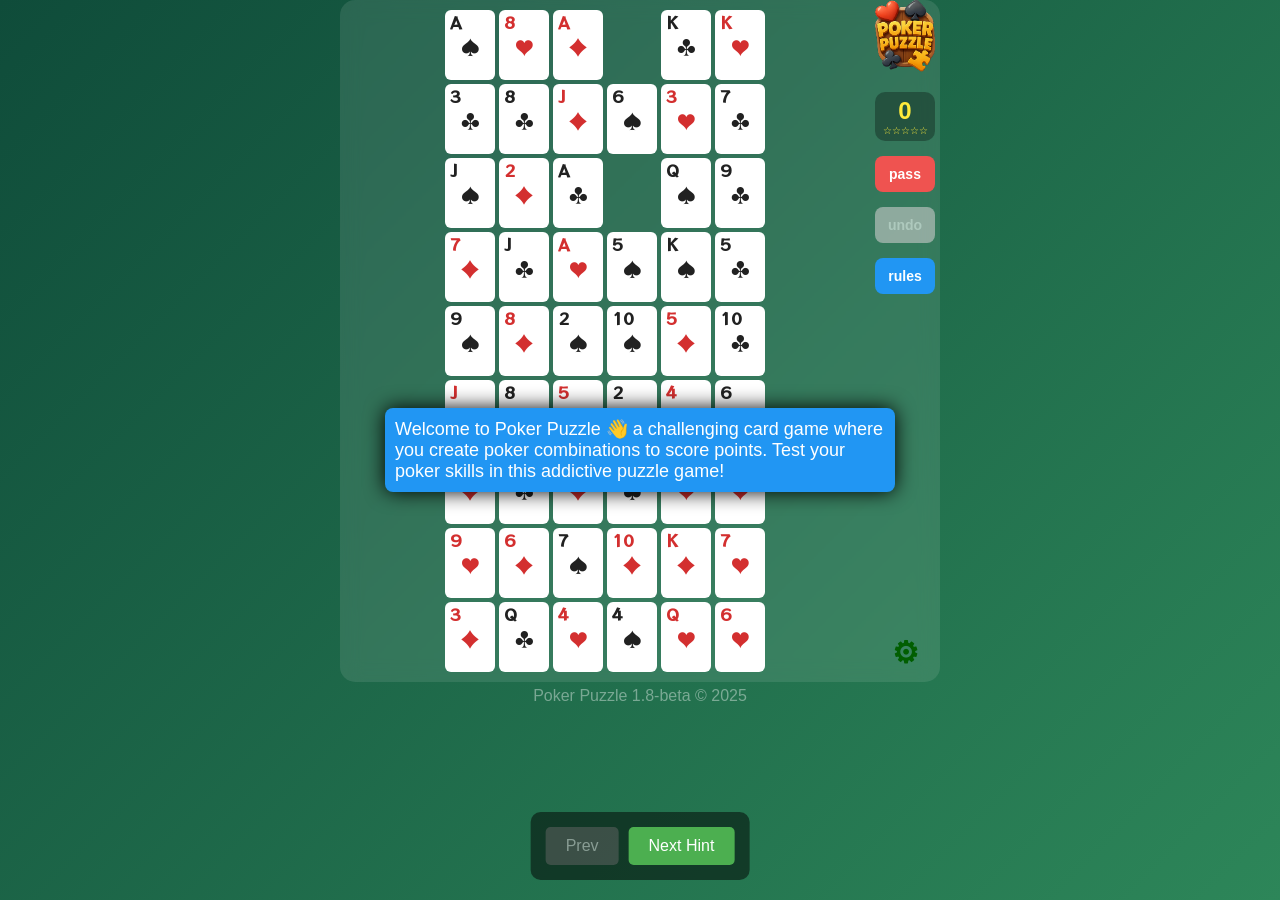
==== index.html @ 12830ce3 "[RC] card design" ====
<!DOCTYPE html>
<html>
<head>
    <meta charset="UTF-8">
    <meta name="viewport" content="width=device-width, initial-scale=1.0">
    <title>Poker Puzzle</title>
    <meta name="description" content="Play Poker Puzzle - a challenging card game where you create poker combinations to score points. Test your poker skills in this addictive puzzle game!">
    <meta name="author" content="Alexey Sumin">
    <meta property="og:title" content="Poker Puzzle - Challenge Your Poker Skills">
    <meta property="og:description" content="Play Poker Puzzle - a challenging card game where you create poker combinations to score points. Test your poker skills in this addictive puzzle game!">
    <meta property="og:type" content="website">
    <meta property="og:url" content="https://poker-puzzle.tiiny.site/">
    <meta property="og:image" content="https://poker-puzzle.tiiny.site/share_logo.png">
    <meta property="og:image:width" content="1200">
    <meta property="og:image:height" content="630">
    <meta property="og:site_name" content="Poker Puzzle">
    <meta property="og:locale" content="en_US">
    <meta name="twitter:title" content="Poker Puzzle - Challenge Your Poker Skills">
    <meta name="twitter:description" content="Play Poker Puzzle - a challenging card game where you create poker combinations to score points. Test your poker skills!">
    <meta name="twitter:image" content="https://poker-puzzle.tiiny.site/share_logo.png">
    <meta name="twitter:site" content="https://poker-puzzle.tiiny.site/">
    <link rel="stylesheet" href="style.css?v=18">
    <link rel="icon" type="image/x-icon" href="favicon.ico">
    <link rel="preconnect" href="https://fonts.googleapis.com">
    <link rel="preconnect" href="https://fonts.gstatic.com" crossorigin>
    <link href="https://fonts.googleapis.com/css2?family=RocknRoll+One&family=Shippori+Mincho:wght@400;700&family=Playball&family=Vast+Shadow&display=swap" rel="stylesheet">
</head>
<body>
<div id="gameContainer" class="game-container">
    <div class="game-board" id="game-board"></div>
    <div class="sidebar">
        <div class="logo"><img src="/newlogo.png" alt="Poker Puzzle"></div>
        <div class="score-display" onclick="Popup.show('achievementsPopup')">
            <div class="score-value" id="score">0</div>
            <div onclick="Popup.show('achievementsPopup')" id="achievementsBtn">☆☆☆☆☆</div>
        </div>
        <button class="btn new-game-btn" onclick="showNewGamePopup()">pass</button>
        <button class="btn undo-btn" id="undoBtn" onclick="PokerPuzzle.getInstance().undoLastMove()" disabled>undo</button>
        <button class="btn help-btn" onclick="Popup.show('helpPopup')">rules</button>
    </div>
    <button class="btn design-btn" onclick="PokerPuzzle.switchDesign()">⚙</button>
</div>
<div class="copy">Poker Puzzle 1.8-beta &copy; 2025</div>

<div id="newGamePopup" class="popup-overlay">
    <div class="popup">
        <button class="btn btn-close" onclick="Popup.close()">✕</button>
        <h3>Game Results</h3>
        <div id="gameStats" class="game-stats"></div>
        <div class="popup-buttons">
            <button class="btn btn-warn" onclick="confirmNewGame()">New Game</button>
            <span id="superGame"></span>
        </div>
    </div>
</div>

<div id="helpPopup" class="popup-overlay">
    <div class="popup">
        <h3>Poker Combinations</h3>
        <div class="combo-list">
            <div class="combo-item">
                <span>Royal Flush</span>
                <span>10♠ J♠ Q♠ K♠ A♠</span>
                <span>1000</span>
            </div>
            <div class="combo-item">
                <span>Straight Flush</span>
                <span><span class="red">8♥ 9♥ 10♥ J♥ Q♥</span></span>
                <span>500</span>
            </div>
            <div class="combo-item">
                <span>Four of a Kind</span>
                <span><span class="red">Q♥ Q♦</span> Q♣ Q♠</span>
                <span>200</span>
            </div>
            <div class="combo-item">
                <span>Full House</span>
                <span><span class="red">Q♥</span> Q♣ <span class="red">A♦</span> A♣ A♠</span>
                <span>100</span>
            </div>
            <div class="combo-item">
                <span>Flush</span>
                <span class="red">3♥ J♥ A♥ 6♥ 9♥</span>
                <span>80</span>
            </div>
            <div class="combo-item">
                <span>Straight</span>
                <span><span class="red">9♥ 10♥ J♦</span> Q♣ K♠</span>
                <span>60</span>
            </div>
            <div class="combo-item">
                <span>Three of a Kind</span>
                <span><span class="red">Q♥</span> Q♣  Q♠</span>
                <span>40</span>
            </div>
            <div class="combo-item">
                <span>Two Pair</span>
                <span><span class="red">3♥</span> 3♣ <span class="red">5♦</span> 5♣</span>
                <span>30</span>
            </div>
            <div class="combo-item"><span>Pair</span><span><span class="red">7♥</span> 7♣</span><span>10</span></div>
        </div>
        <div class="popup-buttons">
            <button class="btn btn-primary" onclick="showTutorialFromHelp()">Tutorial</button>
            <button class="btn btn-secondary" onclick="Popup.close()">Close</button>
        </div>
    </div>
</div>

<div id="achievementsPopup" class="popup-overlay">
    <div class="popup">
        <button class="btn btn-close" onclick="Popup.close()">✕</button>
        <h3>Achievements</h3>
        <div id="achievementsList" class="achievements-list">
            <div class="achievement-item" data-achievement="royal-flush">
                <img src="achrf.png">
            </div>
            <div class="achievement-item" data-achievement="straight-flush">
                <img src="achsf.png">
            </div>
            <div class="achievement-item" data-achievement="four-of-a-kind">
                <img src="achdq.png">
            </div>
            <div class="achievement-item" data-achievement="full-house">
                <img src="achflhs.png">
            </div>
            <div class="achievement-item" data-achievement="flush">
                <img src="achtf.png">
            </div>
            <div id="achievementsLastRecord" class="high-score-info">
                <span id="achievementsHighScore">0</span>
            </div>
        </div>
        <div class="achievements-super-game">Collect all achievements to unlock<br/><strong>🌟 two super games 🌟</strong></div>
    </div>
</div>
<script src="script.js?v=18"></script>
</body>
</html>
---- style.css ----
* {
    margin: 0;
    padding: 0;
    box-sizing: border-box;
}

body {
    font-family: Arial, sans-serif;
    background: linear-gradient(135deg, #0f4c3a, #2d8659);
    min-height: 100vh;
    padding: 0;
    user-select: none;
    -webkit-user-select: none;
    touch-action: manipulation;
    overflow-x: hidden;
}

.game-container {
    max-width: 600px;
    min-height: 500px;
    margin: auto;
    background: rgba(255, 255, 255, 0.1);
    border-radius: 15px;
    padding: 0;
    backdrop-filter: blur(10px);
    position: relative;
    display: flex;
    gap: 0px;
    align-items: flex-start;
}

.game-board {
    flex: 1;
    display: grid;
    grid-template-columns: repeat(var(--cols), minmax(35px, 50px));
    gap: 4px;
    justify-content: center;
    padding: 10px;
    border-radius: 10px;
    position: relative;
}
.nightmare {
    background-image: linear-gradient(0deg, #f60cc2 0%, #1f1f65 20%, #222222 90%);
}

.rapid {
    background-image: linear-gradient(-165deg,
    rgb(2,83,185) 14%,
    rgb(4,189,228) 49.8%,
    rgb(4,189,228) 50.1%,
    rgb(2,83,185) 88%
    );
}


.sidebar {
    width: 60px;
    display: flex;
    flex-direction: column;
    gap: 15px;
    align-items: center;
    margin: 0 5px;
}

.copy {
    color: rgba(255,255,255,0.4);
    text-align: center;
    margin: 5px 0 20px 0;
}

.logo {
    font-size: 17px;
    font-weight: bold;
    padding: 0;
    text-align: justify;
    color: lightyellow;
    font-family: "RocknRoll One", sans-serif;
}
.logo img {
    width: 60px;
}

.score-display {
    background: rgba(0, 0, 0, 0.3);
    border-radius: 10px;
    padding: 5px 0;
    width: 100%;
    text-align: center;
    color: #ffeb3b;
    cursor: pointer;
}

.score-value {
    font-size: 24px;
    font-weight: bold;
}

.new-game-btn, .help-btn {
    width: 100%;
    padding: 12px 8px;
    border: none;
    border-radius: 8px;
    color: white;
    font-size: 14px;
    cursor: pointer;
    transition: all 0.2s;
    font-weight: bold;
}

.new-game-btn {
    background: #ef5350;
}

.achievements-super-game {
    color:#555;
    text-align: center;
    padding: 5px 0 0 0;
}

.nightmare-btn {
    background: linear-gradient(45deg, #9c27b0, #673ab7);
    box-shadow: 0 2px 10px rgba(156, 39, 176, 0.3);
    color:white;
}

.rapid-btn {
    background-image: linear-gradient(20deg, rgb(4,189,228) 20%, rgb(2,83,185) 70%);
    margin-left: 10px;
    box-shadow: 0 2px 10px rgba(156, 39, 176, 0.3);
    color:white;
}

.undo-btn {
    width: 100%;
    padding: 12px 8px;
    border: none;
    border-radius: 8px;
    color: white;
    font-size: 14px;
    cursor: pointer;
    transition: all 0.2s;
    font-weight: bold;
    background: #ff9800;
}

.undo-btn:disabled {
    background: #ccc;
    cursor: not-allowed;
    opacity: 0.6;
}

.help-btn {
    background: #2196f3;
}

#achievementsBtn {
    letter-spacing: 0;
    font-size: 10px!important;
}

.card {
    aspect-ratio: 2.5/3.5;
    background: white;
    border-radius: 6px;
    display: flex;
    flex-direction: column;
    justify-content: space-between;
    position: relative;
    cursor: pointer;
    transition: all 0.3s ease;
    border: 2px solid transparent;
    min-height: 40px;
    font-family: "RocknRoll One", sans-serif;
    font-weight: 400;
    font-style: normal;
}

.card.selected {
    border-color: #ffeb3b;
    background-color: lightyellow;
    transform: scale(0.95);
    box-shadow: 0 0 10px rgba(255, 235, 59, 0.5);
}

.card.winning {
    animation: winningCard 0.6s ease-out forwards;
}

@keyframes winningCard {
    0% {
        transform: scale(1);
        background-color: white;
    }
    30% {
        transform: scale(1.1);
        background-color: #ffeb3b;
        box-shadow: 0 0 20px rgba(255, 235, 59, 0.8);
    }
    100% {
        transform: scale(0);
        opacity: 0;
        background-color: #ffeb3b;
    }
}

.card.red , .red{
    color: #d32f2f;
}

.card.black {
    color: #212121;
}

.card-rank-top {
    font-size: min(16px, 4vw);
    font-weight: bold;
    padding: 2px 0 0 3px;
    line-height: 1;
}

.card-suit-center {
    font-size: min(20px, 5vw);
    text-align: center;
    flex-grow: 1;
    display: flex;
    align-items: end;
    justify-content: center;
    line-height: 1;
}

.card-rank-bottom {
    font-size: min(12px, 3vw);
    font-weight: bold;
    padding: 0 3px 2px 0;
    line-height: 1;
    visibility: hidden;
    flex-grow: 1;
    justify-content: center;
    align-items: center;
}
.game-board[data-design^="design"] .card-rank-top {
    display: none;
}
.game-board[data-design^="design"] .card-suit-center {
    flex-grow: 0;
    justify-content: left;
    font-size: min(18px, 4vw);
    padding: 1px 0 0 1px;
}
.game-board[data-design^="design"] .card-rank-bottom {
    display: flex;
    font-size: min(20px, 6vw);
    font-weight: normal;
    padding: 0 3px 2px 0;
    line-height: 1;
    visibility: visible;
    flex-grow: 1;
    justify-content: center;
    align-items: center;
}
.game-board[data-design="design1"] .card-rank-bottom {
    font-family: "Vast Shadow", serif;
}
.game-board[data-design="design2"] .card-rank-bottom {
    font-family: "Shippori Mincho", serif;
    font-weight: bold;
}
.game-board[data-design="design4"] .card-rank-bottom {
    font-family: "Playball", serif;
    font-weight: bold;
}

.popup-overlay {
    position: fixed;
    top: 0;
    left: 0;
    width: 100%;
    height: 100%;
    background: rgba(0, 0, 0, 0.7);
    display: none;
    justify-content: center;
    align-items: center;
    z-index: 2000;
}

.popup-overlay.show {
    display: flex;
}

.popup {
    background: white;
    border-radius: 15px;
    padding: 25px;
    max-width: 400px;
    width: 90%;
    max-height: 80vh;
    overflow-y: auto;
    position: relative;
    animation: popupShow 0.3s ease-out;
}

@keyframes popupShow {
    from {
        transform: scale(0.8);
        opacity: 0;
    }
    to {
        transform: scale(1);
        opacity: 1;
    }
}

.popup h3 {
    margin-bottom: 20px;
    text-align: center;
    color: #333;
}

.game-stats {
    margin-bottom: 20px;
    color: #333;
}

.stat-item {
    display: flex;
    justify-content: space-between;
    margin-bottom: 8px;
    padding: 5px 0;
    border-bottom: 1px solid #eee;
}

.achievement-item .medal {
    width: 22px;
    font-size: 20px;
    text-align: center;
}

.achievement-item .medal:before {
    content: "×";
    color:#ef5350;
}

.achievement-item.unlocked .medal:before {
    content: "🎖";
}

.stat-item.new-record {
    background: linear-gradient(45deg, #ffeb3b, #ff9800);
    color: #333;
    font-weight: bold;
    border-radius: 5px;
    padding: 8px 10px;
    margin: 10px 0;
    border: none;
    animation: newRecordPulse 2s ease-in-out infinite;
}

@keyframes newRecordPulse {
    0%, 100% {
        transform: scale(1);
        box-shadow: 0 0 10px rgba(255, 235, 59, 0.5);
    }
    50% {
        transform: scale(1.05);
        box-shadow: 0 0 20px rgba(255, 235, 59, 0.8);
    }
}

.popup-buttons {
    display: flex;
    gap: 10px;
    justify-content: center;
    margin-top: 20px;
}

.btn {
    padding: 10px 10px;
    border: none;
    border-radius: 8px;
    font-size: 14px;
    cursor: pointer;
    transition: all 0.2s;
    font-weight: bold;
}

.btn-warn {
    background: #ef5350;
    color: white;
}

.btn-primary {
    background: #4caf50;
    color: white;
}
.btn-secondary {
    background: #757575;
    color: white;
}

.btn-close {
    position: absolute;
    top:10px;
    right: 10px;
    background: none;
    width: 40px;
    height: 40px;
    padding: 0;
    font-size: 32px;
    color:#888888;
}

.combo-list {
    color: #333;
    font-size: 14px;
}

.combo-item {
    display: flex;
    justify-content: space-between;
    margin-bottom: 8px;
    padding: 5px 0;
    border-bottom: 1px solid #eee;
}

.combo-item > span:nth-child(1) {
    width:110px;
}

.combo-item > span:nth-child(2) {
    font-family: "RocknRoll One", sans-serif;
    font-size: 12px;
    width:140px;
}

.combo-item > span:nth-child(3) {
    width:40px;
    text-align: right;
}

/* Анимированный баннер комбинации */
.combo-banner {
    position: absolute;
    top: 50%;
    left: 50%;
    transform: translate(-50%, -50%) scale(0);
    background: linear-gradient(45deg, #ff6b6b, #feca57, #48dbfb, #ff9ff3);
    background-size: 400% 400%;
    color: white;
    padding: 20px 30px;
    border-radius: 15px;
    font-size: 24px;
    font-weight: bold;
    text-align: center;
    box-shadow: 0 10px 30px rgba(0, 0, 0, 0.3);
    z-index: 1000;
    pointer-events: none;
    animation: gradientShift 0.8s ease-in-out;
}

.combo-banner.show {
    animation: comboBanner 2s ease-out forwards;
}

@keyframes comboBanner {
    0% {
        transform: translate(-50%, -50%) scale(0) rotate(-10deg);
        opacity: 0;
    }
    15% {
        transform: translate(-50%, -50%) scale(1.2) rotate(5deg);
        opacity: 1;
    }
    30% {
        transform: translate(-50%, -50%) scale(1) rotate(0deg);
        opacity: 1;
    }
    70% {
        transform: translate(-50%, -50%) scale(1) rotate(0deg);
        opacity: 1;
    }
    100% {
        transform: translate(-50%, -50%) scale(0.8) rotate(0deg);
        opacity: 0;
    }
}

@keyframes gradientShift {
    0% {
        background-position: 0% 50%;
    }
    50% {
        background-position: 100% 50%;
    }
    100% {
        background-position: 0% 50%;
    }
}

/* Анимация очков */
.score-animation {
    position: absolute;
    top: 10px;
    right: 20px;
    color: #4caf50;
    font-size: 20px;
    font-weight: bold;
    pointer-events: none;
    animation: scoreFloat 1.5s ease-out forwards;
}

@keyframes scoreFloat {
    0% {
        transform: translateY(0) scale(1);
        opacity: 1;
    }
    100% {
        transform: translateY(-50px) scale(1.2);
        opacity: 0;
    }
}

/* Эффект конфетти */
.confetti {
    position: absolute;
    width: 10px;
    height: 10px;
    background: #ffeb3b;
    pointer-events: none;
    animation: confettiFall 2s ease-out forwards;
}

.confetti:nth-child(odd) {
    background: #ff6b6b;
    animation-delay: 0.1s;
}

.confetti:nth-child(3n) {
    background: #48dbfb;
    animation-delay: 0.2s;
}

@keyframes confettiFall {
    0% {
        transform: translateY(0) rotate(0deg);
        opacity: 1;
    }
    100% {
        transform: translateY(200px) rotate(360deg);
        opacity: 0;
    }
}

.achievements-list {
    max-height: 400px;
    overflow-y: auto;
    margin: 0 -15px 0 -15px;
    display: flex;
    flex-wrap: wrap;
    justify-content: center;
    align-items: center;
    align-content: center;
}

.achievement-item {
    margin: 5px;
}
.achievement-item img {
    height: 100px;
    filter: saturate(0%);
}
.achievement-item.unlocked img {
    filter:none;
}

.achievements-progress {
    font-size: 18px;
    margin-left: 10px;
    font-weight: normal;
}

.high-score-info {
    text-align: center;
    margin: 5px;
    padding: 11px 0 0 0;
    background-image: url("achreq.png");
    background-repeat: no-repeat;
    background-size: contain;
    width: 88px;
    height: 103px;
    color: #f5c94c;
    font-weight: bold;
    font-size: 21px;
}

.high-score-info.active {
    display: block;
}


@media (max-width: 300px) {
    .card-rank-top, .card-rank-bottom {
        font-size: 10px;
    }

    .card-suit-center {
        font-size: 16px;
    }

    .combo-banner {
        font-size: 18px;
        padding: 15px 20px;
    }
}

.tutorial-highlight {
    box-shadow: 0 0 20px rgba(255, 255, 0, 0.8), 0 0 40px rgba(255, 255, 0, 0.4);
    border: 2px solid #FFD700 !important;
    border-radius: 8px;
    z-index: 9997;
    position: relative;
}

.tutorial-navigation {
    position: fixed;
    bottom: 20px;
    left: 50%;
    transform: translateX(-50%);
    display: flex;
    gap: 10px;
    z-index: 10000;
    background: rgba(0,0,0,0.5);
    padding: 15px;
    border-radius: 10px;
}
.tutorial-navigation button {
    padding: 10px 20px;
    color: white;
    border: none;
    border-radius: 5px;
    cursor: pointer;
    font-size: 16px;
}
.tutorial-navigation .btn-prev{
    background: #666;
}
.tutorial-navigation .btn-next {
    background: #4CAF50;
}
.tutorial-navigation .btn-skip {
    background: #f44336;
}

.tutorial-tooltip {
    position: absolute;
    border-radius: 8px;
    padding: 10px;
    box-shadow: 0 0 20px #000000;
    max-width: 80%;
    z-index: 9999;
    visibility: hidden;
    font-size: 18px;
    color: white;
    background: #2196f3;
}

/* Стили для анимации перемешивания */
.shuffle-message {
    animation: shufflePulse 1s ease-in-out infinite;
}

@keyframes shufflePulse {
    0%, 100% {
        transform: translate(-50%, -50%) scale(1);
        box-shadow: 0 0 20px rgba(255, 255, 255, 0.3);
    }
    50% {
        transform: translate(-50%, -50%) scale(1.05);
        box-shadow: 0 0 30px rgba(255, 255, 255, 0.5);
    }
}

/* Анимация для карт при перемешивании */
.card.shuffling {
    animation: cardShuffle 0.5s ease-in-out;
}

@keyframes cardShuffle {
    0% {
        transform: rotateY(0deg);
    }
    50% {
        transform: rotateY(180deg);
    }
    100% {
        transform: rotateY(360deg);
    }
}

/* Кнопка смены дизайна карт */
.design-btn {
    position: absolute;
    bottom: 10px;
    right: 15px;
    width: 40px;
    height: 40px;
    background: none;
    font-size: 30px;
    cursor: pointer;
    padding: 0;
    color: #015e01;
}
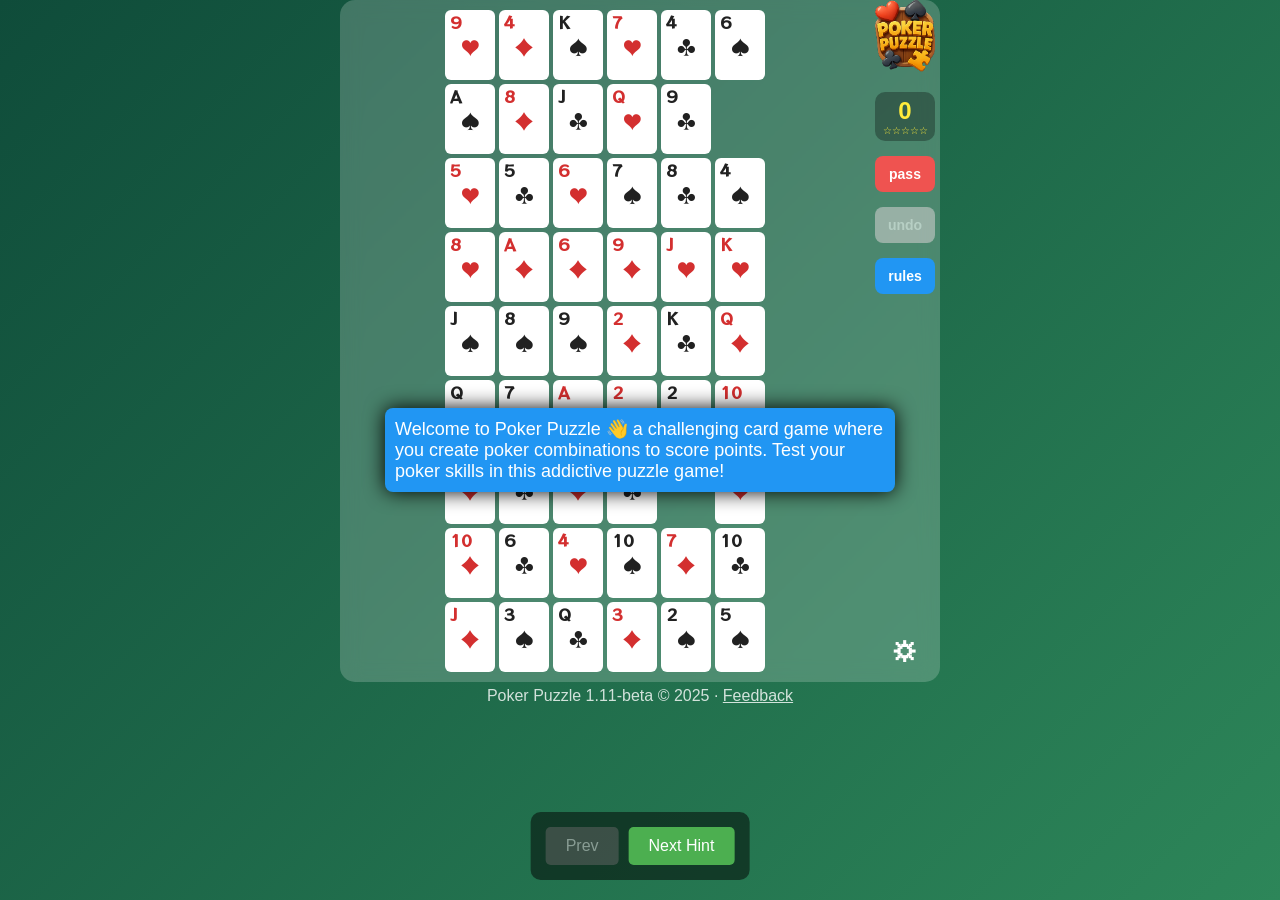
==== commit c8000314: "refact" ====
--- a/index.html
+++ b/index.html
@@ -19,17 +19,19 @@
     <meta name="twitter:description" content="Play Poker Puzzle - a challenging card game where you create poker combinations to score points. Test your poker skills!">
     <meta name="twitter:image" content="https://poker-puzzle.tiiny.site/share_logo.png">
     <meta name="twitter:site" content="https://poker-puzzle.tiiny.site/">
-    <link rel="stylesheet" href="style.css?v=18">
     <link rel="icon" type="image/x-icon" href="favicon.ico">
     <link rel="preconnect" href="https://fonts.googleapis.com">
     <link rel="preconnect" href="https://fonts.gstatic.com" crossorigin>
-    <link href="https://fonts.googleapis.com/css2?family=RocknRoll+One&family=Shippori+Mincho:wght@400;700&family=Playball&family=Vast+Shadow&display=swap" rel="stylesheet">
+    <link href="https://fonts.googleapis.com/css2?family=RocknRoll+One&family=Vast+Shadow&display=swap" rel="stylesheet">
+    <!-- build:css style.min.css -->
+    <link rel="stylesheet" href="style.css?v=180">
+    <!-- endbuild -->
 </head>
-<body>
+<body class="wildfire">
 <div id="gameContainer" class="game-container">
     <div class="game-board" id="game-board"></div>
     <div class="sidebar">
-        <div class="logo"><img src="/newlogo.png" alt="Poker Puzzle"></div>
+        <div class="logo"><img src="newlogo.png" alt="Poker Puzzle"></div>
         <div class="score-display" onclick="Popup.show('achievementsPopup')">
             <div class="score-value" id="score">0</div>
             <div onclick="Popup.show('achievementsPopup')" id="achievementsBtn">☆☆☆☆☆</div>
@@ -38,18 +40,29 @@
         <button class="btn undo-btn" id="undoBtn" onclick="PokerPuzzle.getInstance().undoLastMove()" disabled>undo</button>
         <button class="btn help-btn" onclick="Popup.show('helpPopup')">rules</button>
     </div>
-    <button class="btn design-btn" onclick="PokerPuzzle.switchDesign()">⚙</button>
+    <button class="btn design-btn" onclick="PokerPuzzle.switchDesign()">⛭</button>
 </div>
-<div class="copy">Poker Puzzle 1.8-beta &copy; 2025</div>
+<div class="copy">Poker Puzzle 1.11-beta &copy; 2025 · <a href="https://forms.gle/NTfwRdBjsQBrXfGx6">Feedback</a></div>
 
 <div id="newGamePopup" class="popup-overlay">
     <div class="popup">
-        <button class="btn btn-close" onclick="Popup.close()">✕</button>
         <h3>Game Results</h3>
         <div id="gameStats" class="game-stats"></div>
         <div class="popup-buttons">
-            <button class="btn btn-warn" onclick="confirmNewGame()">New Game</button>
-            <span id="superGame"></span>
+            <div class="dropdown-container">
+                <input type="checkbox" id="dropdown-toggle" class="dropdown-checkbox">
+                <label for="dropdown-toggle" class="dropdown-button btn btn-warn">
+                    <span>New Game ►</span>
+                </label>
+                <div class="dropdown-menu" id="superGame">
+                    <button class="btn drift-btn" data-game="drift" onclick="PokerPuzzle.startNewGame(PokerPuzzle.DRIFT_MODE)">Drift</button>
+                    <button class="btn nightmare-btn" data-game="nightmare" onclick="PokerPuzzle.startNewGame(PokerPuzzle.NIGHTMARE_MODE)">Nightmare</button>
+                    <button class="btn rapid-btn" data-game="rapid" onclick="PokerPuzzle.startNewGame(PokerPuzzle.RAPID_MODE)">Rapid</button>
+                    <button class="btn wildfire-btn" data-game="wildfire" onclick="PokerPuzzle.startNewGame(PokerPuzzle.WILDFIRE_MODE)">Wildfire</button>
+                    <button class="btn simple-btn" data-game="simple" onclick="PokerPuzzle.startNewGame(PokerPuzzle.DEFAULT_MODE)">Simple</button>
+                </div>
+            </div>
+            <button class="btn btn-secondary" onclick="Popup.close()">Cancel</button>
         </div>
     </div>
 </div>
@@ -114,26 +127,39 @@
         <div id="achievementsList" class="achievements-list">
             <div class="achievement-item" data-achievement="royal-flush">
                 <img src="achrf.png">
+                <div class="achievement-desc">unlock <strong>All</strong></div>
             </div>
             <div class="achievement-item" data-achievement="straight-flush">
                 <img src="achsf.png">
+                <div class="achievement-desc">unlock <strong>Drift</strong></div>
             </div>
             <div class="achievement-item" data-achievement="four-of-a-kind">
                 <img src="achdq.png">
+                <div class="achievement-desc">unlock <strong>Nightmare</strong></div>
             </div>
             <div class="achievement-item" data-achievement="full-house">
                 <img src="achflhs.png">
+                <div class="achievement-desc">unlock <strong>Rapid</strong></div>
             </div>
             <div class="achievement-item" data-achievement="flush">
                 <img src="achtf.png">
+                <div class="achievement-desc">unlock <strong>Wildfire</strong></div>
             </div>
-            <div id="achievementsLastRecord" class="high-score-info">
-                <span id="achievementsHighScore">0</span>
+            <div id="achievementsLastRecord" class="achievement-item">
+                <img src="achreq.png">
+                <span id="achievementsHighScore" class="high-score-info">0</span>
+                <div class="achievement-desc">max record</div>
             </div>
         </div>
-        <div class="achievements-super-game">Collect all achievements to unlock<br/><strong>🌟 two super games 🌟</strong></div>
     </div>
 </div>
-<script src="script.js?v=18"></script>
+<!-- build:js script.min.js -->
+<script src="js/Tutorial.js?v=180"></script>
+<script src="js/Combinations.js?v=180"></script>
+<script src="js/Achievements.js?v=180"></script>
+<script src="js/Popup.js?v=180"></script>
+<script src="js/PokerPuzzle.js?v=180"></script>
+<script src="js/main.js?v=180"></script>
+<!-- endbuild -->
 </body>
 </html>
--- a/style.css
+++ b/style.css
@@ -19,7 +19,7 @@
     max-width: 600px;
     min-height: 500px;
     margin: auto;
-    background: rgba(255, 255, 255, 0.1);
+    background: rgba(255, 255, 255, 0.2);
     border-radius: 15px;
     padding: 0;
     backdrop-filter: blur(10px);
@@ -52,6 +52,18 @@
     );
 }
 
+.drift {
+    background: radial-gradient(
+            circle at center,
+            #0066cc,
+            #000033 70%
+    );
+    box-shadow: 0 0 20px rgba(0, 102, 204, 0.7);
+}
+
+.wildfire {
+    background: linear-gradient(to bottom, #2F4F4F, #696969, #FF6347, #FFD700);
+}
 
 .sidebar {
     width: 60px;
@@ -63,9 +75,12 @@
 }
 
 .copy {
-    color: rgba(255,255,255,0.4);
+    color: rgba(255,255,255,0.8);
     text-align: center;
     margin: 5px 0 20px 0;
+}
+.copy a {
+    color: rgba(255,255,255,0.8);
 }
 
 .logo {
@@ -128,6 +143,36 @@
     margin-left: 10px;
     box-shadow: 0 2px 10px rgba(156, 39, 176, 0.3);
     color:white;
+}
+
+.wildfire-btn {
+    background: linear-gradient(45deg, #ff6b35, #f7931e);
+    margin-left: 10px;
+    box-shadow: 0 2px 10px rgba(255, 107, 53, 0.3);
+    color:white;
+}
+
+.drift-btn {
+    background: radial-gradient(
+            circle at center,
+            #0066cc,
+            #000033 70%
+    );
+    margin-left: 10px;
+    box-shadow: 0 2px 10px rgba(255, 107, 53, 0.3);
+    color:white;
+}
+
+.simple-btn {
+    background: #2d8659;
+    color:white;
+}
+
+#superGame button.disabled:before {
+    content: "🔒 ";
+}
+#superGame button.disabled {
+    opacity: 50%;
 }
 
 .undo-btn {
@@ -186,6 +231,26 @@
     animation: winningCard 0.6s ease-out forwards;
 }
 
+.card.burning {
+    background-image: url('flame2.gif');
+    background-size: cover;
+    background-repeat: no-repeat;
+    background-position: center;
+    animation: burningCard 1.5s ease-out forwards;
+}
+
+@keyframes burningCard {
+    0% {
+        opacity: 1;
+    }
+    50% {
+        opacity: 0.8;
+    }
+    100% {
+        opacity: 0;
+    }
+}
+
 @keyframes winningCard {
     0% {
         transform: scale(1);
@@ -260,14 +325,6 @@
 }
 .game-board[data-design="design1"] .card-rank-bottom {
     font-family: "Vast Shadow", serif;
-}
-.game-board[data-design="design2"] .card-rank-bottom {
-    font-family: "Shippori Mincho", serif;
-    font-weight: bold;
-}
-.game-board[data-design="design4"] .card-rank-bottom {
-    font-family: "Playball", serif;
-    font-weight: bold;
 }
 
 .popup-overlay {
@@ -329,20 +386,6 @@
     border-bottom: 1px solid #eee;
 }
 
-.achievement-item .medal {
-    width: 22px;
-    font-size: 20px;
-    text-align: center;
-}
-
-.achievement-item .medal:before {
-    content: "×";
-    color:#ef5350;
-}
-
-.achievement-item.unlocked .medal:before {
-    content: "🎖";
-}
 
 .stat-item.new-record {
     background: linear-gradient(45deg, #ffeb3b, #ff9800);
@@ -563,6 +606,8 @@
 
 .achievement-item {
     margin: 5px;
+    text-align: center;
+    position: relative;
 }
 .achievement-item img {
     height: 100px;
@@ -570,6 +615,11 @@
 }
 .achievement-item.unlocked img {
     filter:none;
+}
+.achievement-desc {
+    text-align: center;
+    font-size: 14px;
+    color:#606060;
 }
 
 .achievements-progress {
@@ -580,13 +630,11 @@
 
 .high-score-info {
     text-align: center;
-    margin: 5px;
     padding: 11px 0 0 0;
-    background-image: url("achreq.png");
-    background-repeat: no-repeat;
-    background-size: contain;
-    width: 88px;
-    height: 103px;
+    position: absolute;
+    top:0;
+    left:0;
+    width: 100%;
     color: #f5c94c;
     font-weight: bold;
     font-size: 21px;
@@ -707,5 +755,67 @@
     font-size: 30px;
     cursor: pointer;
     padding: 0;
-    color: #015e01;
-}
+    color: white;
+}
+
+.dropdown-container {
+    position: relative;
+}
+.dropdown-checkbox {
+    display: none;
+}
+.dropdown-button {
+    display: flex;
+    align-items: center;
+    justify-content: space-between;
+    padding: 12px 20px;
+    background-color: #ef5350;
+    color: white;
+    border: none;
+    border-radius: 6px;
+    cursor: pointer;
+    user-select: none;
+    transition: background-color 0.3s ease;
+    text-align: center;
+}
+.dropdown-menu {
+    position: absolute;
+    bottom: 100%;
+    left: 0;
+    right: 0;
+    background-color: white;
+    border: 1px solid #ddd;
+    border-radius: 6px;
+    box-shadow: 0 -4px 12px rgba(0, 0, 0, 0.15);
+    opacity: 0;
+    visibility: hidden;
+    transform: translateY(10px);
+    transition: all 0.3s ease;
+    z-index: 1000;
+    display: flex;
+    flex-direction: column;
+}
+.menu-item {
+    display: block;
+    padding: 12px 20px;
+    color: #333;
+    text-decoration: none;
+    border-bottom: 1px solid #eee;
+    transition: background-color 0.2s ease;
+}
+
+.dropdown-checkbox:checked + .dropdown-button {
+    background-color: #d34947;
+}
+
+.dropdown-checkbox:checked ~ .dropdown-menu {
+    opacity: 1;
+    visibility: visible;
+    transform: translateY(0);
+}
+
+.dropdown-menu .btn {
+    margin: 0 0 4px 0;
+}
+
+
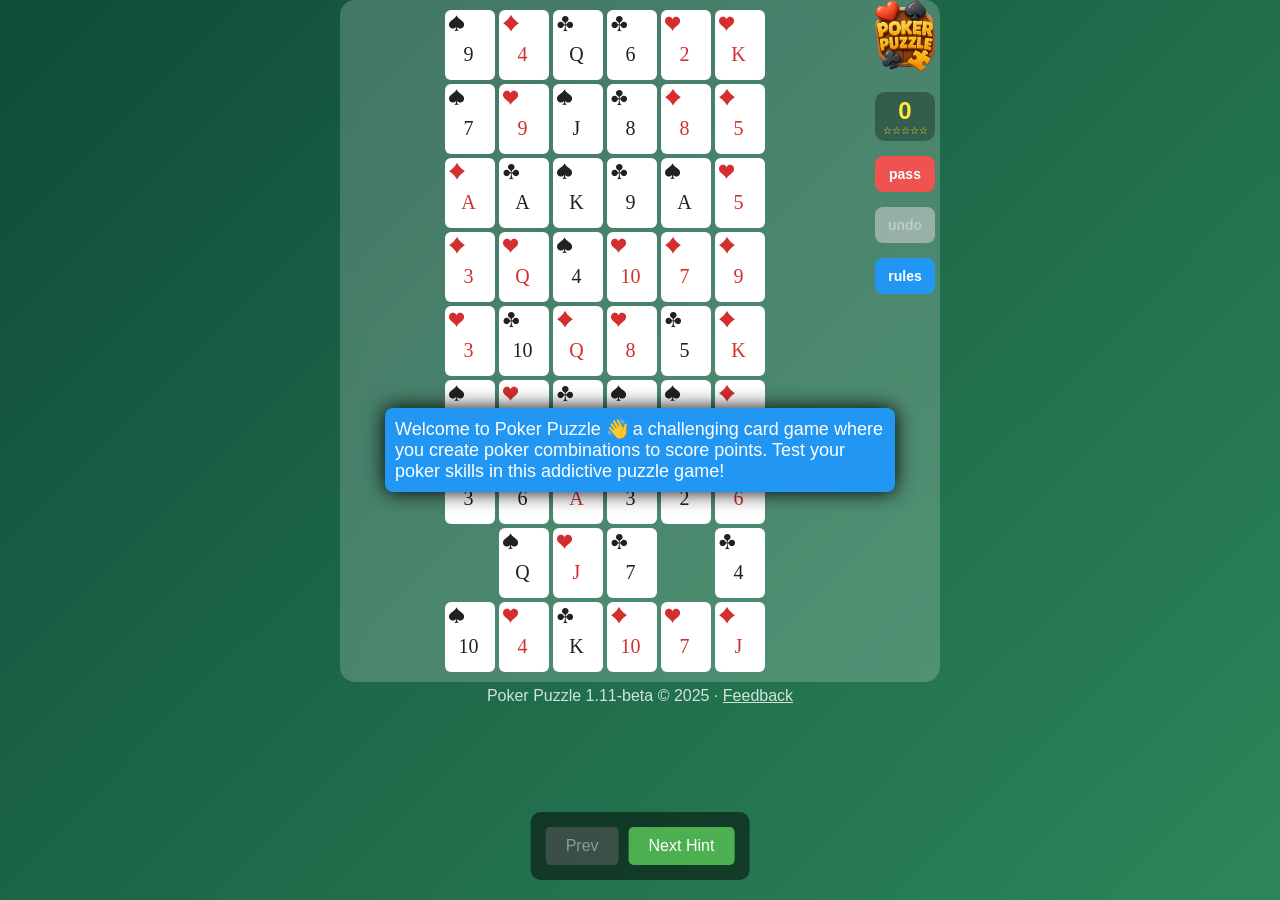
==== commit 3f665dcc: "card style" ====
--- a/index.html
+++ b/index.html
@@ -40,7 +40,6 @@
         <button class="btn undo-btn" id="undoBtn" onclick="PokerPuzzle.getInstance().undoLastMove()" disabled>undo</button>
         <button class="btn help-btn" onclick="Popup.show('helpPopup')">rules</button>
     </div>
-    <button class="btn design-btn" onclick="PokerPuzzle.switchDesign()">⛭</button>
 </div>
 <div class="copy">Poker Puzzle 1.11-beta &copy; 2025 · <a href="https://forms.gle/NTfwRdBjsQBrXfGx6">Feedback</a></div>
 
--- a/style.css
+++ b/style.css
@@ -276,43 +276,18 @@
     color: #212121;
 }
 
-.card-rank-top {
-    font-size: min(16px, 4vw);
-    font-weight: bold;
-    padding: 2px 0 0 3px;
+.card-suit-center {
+    font-size: min(18px, 4vw);
+    text-align: center;
+    flex-grow: 0;
+    display: flex;
+    align-items: end;
+    justify-content: left;
     line-height: 1;
-}
-
-.card-suit-center {
-    font-size: min(20px, 5vw);
-    text-align: center;
-    flex-grow: 1;
-    display: flex;
-    align-items: end;
-    justify-content: center;
-    line-height: 1;
+    padding: 1px 0 0 1px;
 }
 
 .card-rank-bottom {
-    font-size: min(12px, 3vw);
-    font-weight: bold;
-    padding: 0 3px 2px 0;
-    line-height: 1;
-    visibility: hidden;
-    flex-grow: 1;
-    justify-content: center;
-    align-items: center;
-}
-.game-board[data-design^="design"] .card-rank-top {
-    display: none;
-}
-.game-board[data-design^="design"] .card-suit-center {
-    flex-grow: 0;
-    justify-content: left;
-    font-size: min(18px, 4vw);
-    padding: 1px 0 0 1px;
-}
-.game-board[data-design^="design"] .card-rank-bottom {
     display: flex;
     font-size: min(20px, 6vw);
     font-weight: normal;
@@ -322,8 +297,6 @@
     flex-grow: 1;
     justify-content: center;
     align-items: center;
-}
-.game-board[data-design="design1"] .card-rank-bottom {
     font-family: "Vast Shadow", serif;
 }
 
@@ -646,7 +619,7 @@
 
 
 @media (max-width: 300px) {
-    .card-rank-top, .card-rank-bottom {
+    .card-rank-bottom {
         font-size: 10px;
     }
 
@@ -742,20 +715,6 @@
     100% {
         transform: rotateY(360deg);
     }
-}
-
-/* Кнопка смены дизайна карт */
-.design-btn {
-    position: absolute;
-    bottom: 10px;
-    right: 15px;
-    width: 40px;
-    height: 40px;
-    background: none;
-    font-size: 30px;
-    cursor: pointer;
-    padding: 0;
-    color: white;
 }
 
 .dropdown-container {
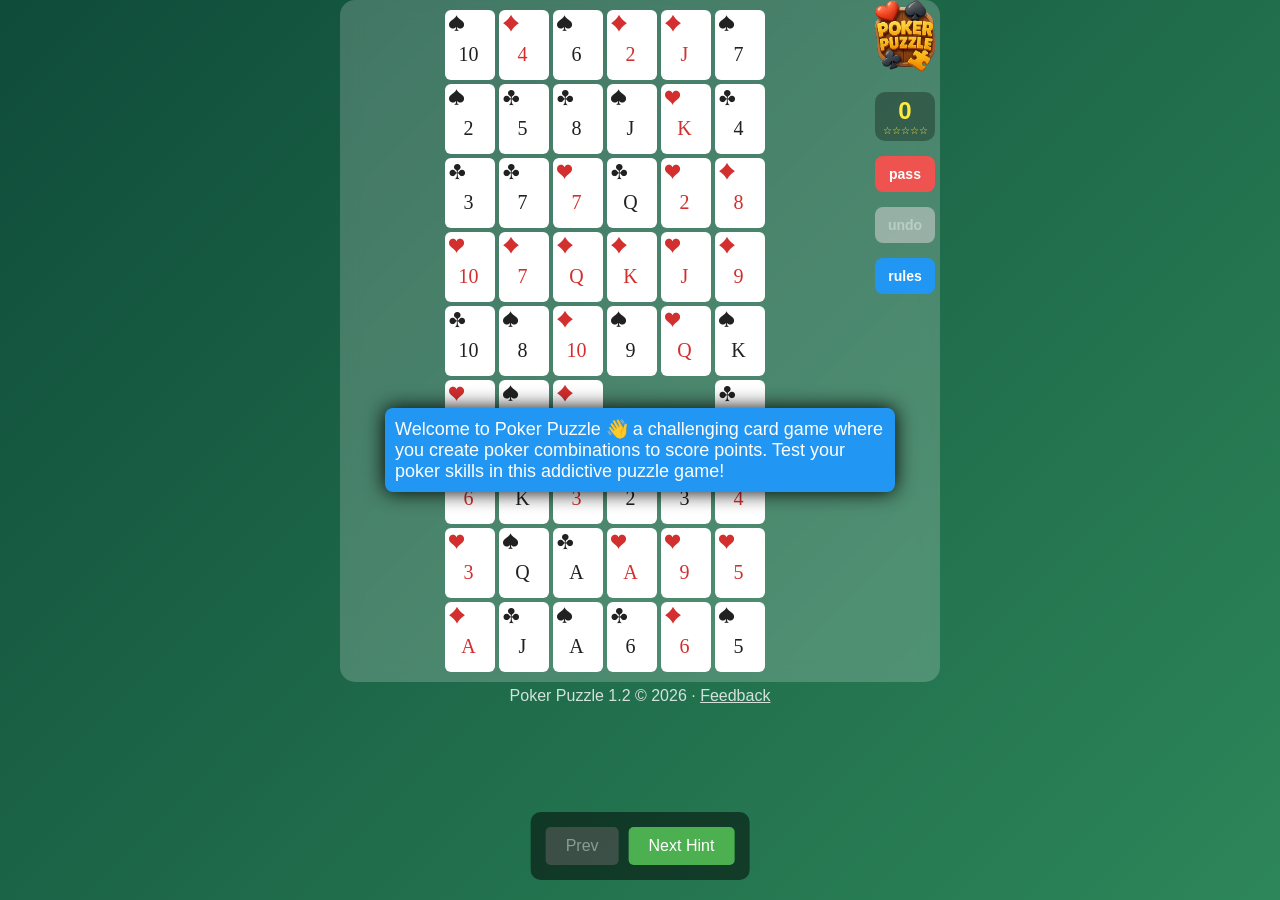
==== commit 38a13858: "new version" ====
--- a/index.html
+++ b/index.html
@@ -41,7 +41,7 @@
         <button class="btn help-btn" onclick="Popup.show('helpPopup')">rules</button>
     </div>
 </div>
-<div class="copy">Poker Puzzle 1.11-beta &copy; 2025 · <a href="https://forms.gle/NTfwRdBjsQBrXfGx6">Feedback</a></div>
+<div class="copy">Poker Puzzle 1.2 &copy; 2026 · <a href="https://forms.gle/NTfwRdBjsQBrXfGx6">Feedback</a></div>
 
 <div id="newGamePopup" class="popup-overlay">
     <div class="popup">
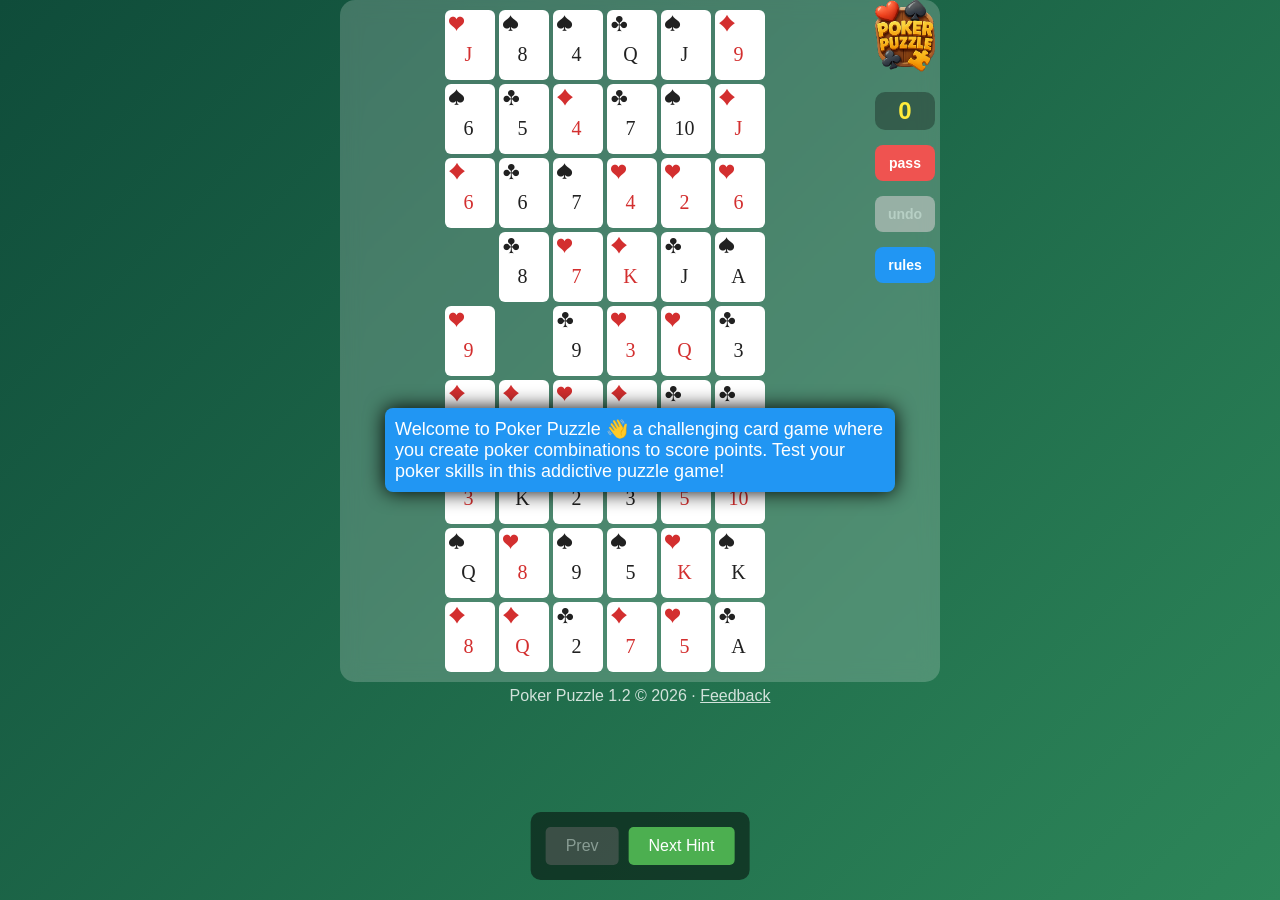
==== commit 02c0d6cf: "remove achievements" ====
--- a/index.html
+++ b/index.html
@@ -32,9 +32,8 @@
     <div class="game-board" id="game-board"></div>
     <div class="sidebar">
         <div class="logo"><img src="newlogo.png" alt="Poker Puzzle"></div>
-        <div class="score-display" onclick="Popup.show('achievementsPopup')">
+        <div class="score-display">
             <div class="score-value" id="score">0</div>
-            <div onclick="Popup.show('achievementsPopup')" id="achievementsBtn">☆☆☆☆☆</div>
         </div>
         <button class="btn new-game-btn" onclick="showNewGamePopup()">pass</button>
         <button class="btn undo-btn" id="undoBtn" onclick="PokerPuzzle.getInstance().undoLastMove()" disabled>undo</button>
@@ -119,43 +118,9 @@
     </div>
 </div>
 
-<div id="achievementsPopup" class="popup-overlay">
-    <div class="popup">
-        <button class="btn btn-close" onclick="Popup.close()">✕</button>
-        <h3>Achievements</h3>
-        <div id="achievementsList" class="achievements-list">
-            <div class="achievement-item" data-achievement="royal-flush">
-                <img src="achrf.png">
-                <div class="achievement-desc">unlock <strong>All</strong></div>
-            </div>
-            <div class="achievement-item" data-achievement="straight-flush">
-                <img src="achsf.png">
-                <div class="achievement-desc">unlock <strong>Drift</strong></div>
-            </div>
-            <div class="achievement-item" data-achievement="four-of-a-kind">
-                <img src="achdq.png">
-                <div class="achievement-desc">unlock <strong>Nightmare</strong></div>
-            </div>
-            <div class="achievement-item" data-achievement="full-house">
-                <img src="achflhs.png">
-                <div class="achievement-desc">unlock <strong>Rapid</strong></div>
-            </div>
-            <div class="achievement-item" data-achievement="flush">
-                <img src="achtf.png">
-                <div class="achievement-desc">unlock <strong>Wildfire</strong></div>
-            </div>
-            <div id="achievementsLastRecord" class="achievement-item">
-                <img src="achreq.png">
-                <span id="achievementsHighScore" class="high-score-info">0</span>
-                <div class="achievement-desc">max record</div>
-            </div>
-        </div>
-    </div>
-</div>
 <!-- build:js script.min.js -->
 <script src="js/Tutorial.js?v=180"></script>
 <script src="js/Combinations.js?v=180"></script>
-<script src="js/Achievements.js?v=180"></script>
 <script src="js/Popup.js?v=180"></script>
 <script src="js/PokerPuzzle.js?v=180"></script>
 <script src="js/main.js?v=180"></script>
--- a/style.css
+++ b/style.css
@@ -102,7 +102,6 @@
     width: 100%;
     text-align: center;
     color: #ffeb3b;
-    cursor: pointer;
 }
 
 .score-value {
@@ -124,12 +123,6 @@
 
 .new-game-btn {
     background: #ef5350;
-}
-
-.achievements-super-game {
-    color:#555;
-    text-align: center;
-    padding: 5px 0 0 0;
 }
 
 .nightmare-btn {
@@ -168,13 +161,6 @@
     color:white;
 }
 
-#superGame button.disabled:before {
-    content: "🔒 ";
-}
-#superGame button.disabled {
-    opacity: 50%;
-}
-
 .undo-btn {
     width: 100%;
     padding: 12px 8px;
@@ -196,11 +182,6 @@
 
 .help-btn {
     background: #2196f3;
-}
-
-#achievementsBtn {
-    letter-spacing: 0;
-    font-size: 10px!important;
 }
 
 .card {
@@ -565,58 +546,6 @@
         opacity: 0;
     }
 }
-
-.achievements-list {
-    max-height: 400px;
-    overflow-y: auto;
-    margin: 0 -15px 0 -15px;
-    display: flex;
-    flex-wrap: wrap;
-    justify-content: center;
-    align-items: center;
-    align-content: center;
-}
-
-.achievement-item {
-    margin: 5px;
-    text-align: center;
-    position: relative;
-}
-.achievement-item img {
-    height: 100px;
-    filter: saturate(0%);
-}
-.achievement-item.unlocked img {
-    filter:none;
-}
-.achievement-desc {
-    text-align: center;
-    font-size: 14px;
-    color:#606060;
-}
-
-.achievements-progress {
-    font-size: 18px;
-    margin-left: 10px;
-    font-weight: normal;
-}
-
-.high-score-info {
-    text-align: center;
-    padding: 11px 0 0 0;
-    position: absolute;
-    top:0;
-    left:0;
-    width: 100%;
-    color: #f5c94c;
-    font-weight: bold;
-    font-size: 21px;
-}
-
-.high-score-info.active {
-    display: block;
-}
-
 
 @media (max-width: 300px) {
     .card-rank-bottom {
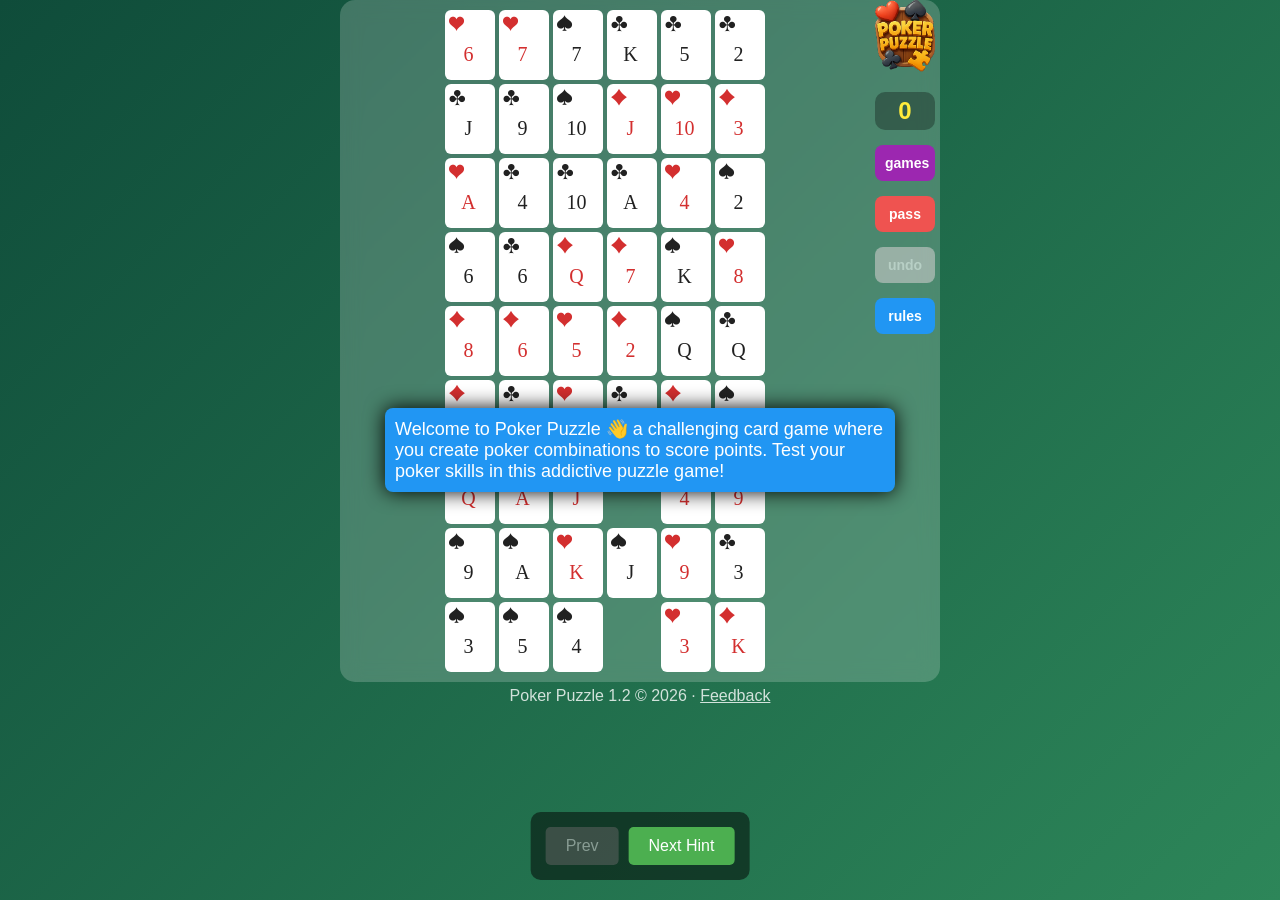
==== commit 51bf217f: "stat and new game refact" ====
--- a/index.html
+++ b/index.html
@@ -24,7 +24,7 @@
     <link rel="preconnect" href="https://fonts.gstatic.com" crossorigin>
     <link href="https://fonts.googleapis.com/css2?family=RocknRoll+One&family=Vast+Shadow&display=swap" rel="stylesheet">
     <!-- build:css style.min.css -->
-    <link rel="stylesheet" href="style.css?v=180">
+    <link rel="stylesheet" href="style.css?v=182">
     <!-- endbuild -->
 </head>
 <body class="wildfire">
@@ -35,6 +35,7 @@
         <div class="score-display">
             <div class="score-value" id="score">0</div>
         </div>
+        <button class="btn games-btn" onclick="showGamesPopup()">games</button>
         <button class="btn new-game-btn" onclick="showNewGamePopup()">pass</button>
         <button class="btn undo-btn" id="undoBtn" onclick="PokerPuzzle.getInstance().undoLastMove()" disabled>undo</button>
         <button class="btn help-btn" onclick="Popup.show('helpPopup')">rules</button>
@@ -60,6 +61,22 @@
                     <button class="btn simple-btn" data-game="simple" onclick="PokerPuzzle.startNewGame(PokerPuzzle.DEFAULT_MODE)">Simple</button>
                 </div>
             </div>
+            <button class="btn btn-secondary" onclick="Popup.close()">Cancel</button>
+        </div>
+    </div>
+</div>
+
+<div id="gamesPopup" class="popup-overlay">
+    <div class="popup">
+        <h3>Games</h3>
+        <div class="games-list">
+            <button class="btn drift-btn" onclick="PokerPuzzle.startNewGame(PokerPuzzle.DRIFT_MODE)"><span class="game-name">Drift</span><span class="game-desc">Cards drift sideways</span></button>
+            <button class="btn nightmare-btn" onclick="PokerPuzzle.startNewGame(PokerPuzzle.NIGHTMARE_MODE)"><span class="game-name">Nightmare</span><span class="game-desc">Cards reshuffle every move</span></button>
+            <button class="btn rapid-btn" onclick="PokerPuzzle.startNewGame(PokerPuzzle.RAPID_MODE)"><span class="game-name">Rapid</span><span class="game-desc">60 second time limit</span></button>
+            <button class="btn wildfire-btn" onclick="PokerPuzzle.startNewGame(PokerPuzzle.WILDFIRE_MODE)"><span class="game-name">Wildfire</span><span class="game-desc">Random cards burn away</span></button>
+            <button class="btn simple-btn" onclick="PokerPuzzle.startNewGame(PokerPuzzle.DEFAULT_MODE)"><span class="game-name">Simple</span><span class="game-desc">Classic puzzle mode</span></button>
+        </div>
+        <div class="popup-buttons">
             <button class="btn btn-secondary" onclick="Popup.close()">Cancel</button>
         </div>
     </div>
@@ -119,11 +136,11 @@
 </div>
 
 <!-- build:js script.min.js -->
-<script src="js/Tutorial.js?v=180"></script>
-<script src="js/Combinations.js?v=180"></script>
-<script src="js/Popup.js?v=180"></script>
-<script src="js/PokerPuzzle.js?v=180"></script>
-<script src="js/main.js?v=180"></script>
+<script src="js/Tutorial.js?v=182"></script>
+<script src="js/Combinations.js?v=182"></script>
+<script src="js/Popup.js?v=182"></script>
+<script src="js/PokerPuzzle.js?v=182"></script>
+<script src="js/main.js?v=182"></script>
 <!-- endbuild -->
 </body>
 </html>
--- a/style.css
+++ b/style.css
@@ -109,7 +109,7 @@
     font-weight: bold;
 }
 
-.new-game-btn, .help-btn {
+.new-game-btn, .help-btn, .games-btn {
     width: 100%;
     padding: 12px 8px;
     border: none;
@@ -123,6 +123,10 @@
 
 .new-game-btn {
     background: #ef5350;
+}
+
+.games-btn {
+    background: #9c27b0;
 }
 
 .nightmare-btn {
@@ -706,4 +710,33 @@
     margin: 0 0 4px 0;
 }
 
-
+.games-list {
+    display: flex;
+    flex-direction: column;
+    gap: 10px;
+}
+
+.games-list .btn {
+    margin: 0;
+    width: 100%;
+    padding: 12px 14px;
+    font-size: 16px;
+    display: flex;
+    flex-direction: column;
+    align-items: flex-start;
+    gap: 2px;
+    text-align: left;
+}
+
+.games-list .game-name {
+    font-size: 17px;
+    font-weight: bold;
+}
+
+.games-list .game-desc {
+    font-size: 12px;
+    font-weight: normal;
+    opacity: 0.9;
+}
+
+
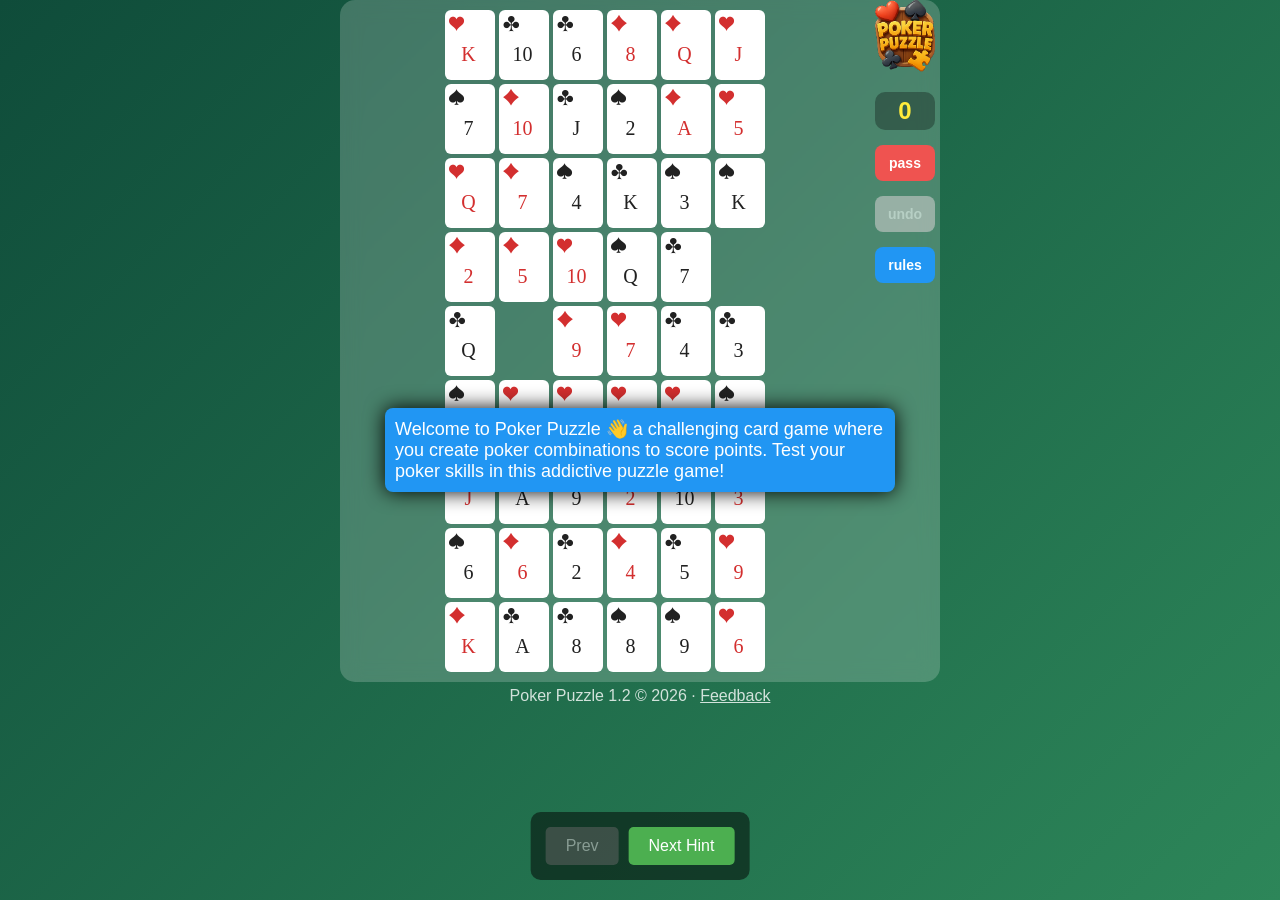
==== commit cfc33bc9: "stat and new game refact" ====
--- a/index.html
+++ b/index.html
@@ -24,7 +24,7 @@
     <link rel="preconnect" href="https://fonts.gstatic.com" crossorigin>
     <link href="https://fonts.googleapis.com/css2?family=RocknRoll+One&family=Vast+Shadow&display=swap" rel="stylesheet">
     <!-- build:css style.min.css -->
-    <link rel="stylesheet" href="style.css?v=182">
+    <link rel="stylesheet" href="style.css?v=184">
     <!-- endbuild -->
 </head>
 <body class="wildfire">
@@ -35,7 +35,6 @@
         <div class="score-display">
             <div class="score-value" id="score">0</div>
         </div>
-        <button class="btn games-btn" onclick="showGamesPopup()">games</button>
         <button class="btn new-game-btn" onclick="showNewGamePopup()">pass</button>
         <button class="btn undo-btn" id="undoBtn" onclick="PokerPuzzle.getInstance().undoLastMove()" disabled>undo</button>
         <button class="btn help-btn" onclick="Popup.show('helpPopup')">rules</button>
@@ -48,19 +47,7 @@
         <h3>Game Results</h3>
         <div id="gameStats" class="game-stats"></div>
         <div class="popup-buttons">
-            <div class="dropdown-container">
-                <input type="checkbox" id="dropdown-toggle" class="dropdown-checkbox">
-                <label for="dropdown-toggle" class="dropdown-button btn btn-warn">
-                    <span>New Game ►</span>
-                </label>
-                <div class="dropdown-menu" id="superGame">
-                    <button class="btn drift-btn" data-game="drift" onclick="PokerPuzzle.startNewGame(PokerPuzzle.DRIFT_MODE)">Drift</button>
-                    <button class="btn nightmare-btn" data-game="nightmare" onclick="PokerPuzzle.startNewGame(PokerPuzzle.NIGHTMARE_MODE)">Nightmare</button>
-                    <button class="btn rapid-btn" data-game="rapid" onclick="PokerPuzzle.startNewGame(PokerPuzzle.RAPID_MODE)">Rapid</button>
-                    <button class="btn wildfire-btn" data-game="wildfire" onclick="PokerPuzzle.startNewGame(PokerPuzzle.WILDFIRE_MODE)">Wildfire</button>
-                    <button class="btn simple-btn" data-game="simple" onclick="PokerPuzzle.startNewGame(PokerPuzzle.DEFAULT_MODE)">Simple</button>
-                </div>
-            </div>
+            <button class="btn btn-warn" onclick="showGamesPopup()">New Game</button>
             <button class="btn btn-secondary" onclick="Popup.close()">Cancel</button>
         </div>
     </div>
@@ -136,11 +123,11 @@
 </div>
 
 <!-- build:js script.min.js -->
-<script src="js/Tutorial.js?v=182"></script>
-<script src="js/Combinations.js?v=182"></script>
-<script src="js/Popup.js?v=182"></script>
-<script src="js/PokerPuzzle.js?v=182"></script>
-<script src="js/main.js?v=182"></script>
+<script src="js/Tutorial.js?v=184"></script>
+<script src="js/Combinations.js?v=184"></script>
+<script src="js/Popup.js?v=184"></script>
+<script src="js/PokerPuzzle.js?v=184"></script>
+<script src="js/main.js?v=184"></script>
 <!-- endbuild -->
 </body>
 </html>
--- a/style.css
+++ b/style.css
@@ -109,7 +109,7 @@
     font-weight: bold;
 }
 
-.new-game-btn, .help-btn, .games-btn {
+.new-game-btn, .help-btn {
     width: 100%;
     padding: 12px 8px;
     border: none;
@@ -123,10 +123,6 @@
 
 .new-game-btn {
     background: #ef5350;
-}
-
-.games-btn {
-    background: #9c27b0;
 }
 
 .nightmare-btn {
@@ -650,66 +646,6 @@
     }
 }
 
-.dropdown-container {
-    position: relative;
-}
-.dropdown-checkbox {
-    display: none;
-}
-.dropdown-button {
-    display: flex;
-    align-items: center;
-    justify-content: space-between;
-    padding: 12px 20px;
-    background-color: #ef5350;
-    color: white;
-    border: none;
-    border-radius: 6px;
-    cursor: pointer;
-    user-select: none;
-    transition: background-color 0.3s ease;
-    text-align: center;
-}
-.dropdown-menu {
-    position: absolute;
-    bottom: 100%;
-    left: 0;
-    right: 0;
-    background-color: white;
-    border: 1px solid #ddd;
-    border-radius: 6px;
-    box-shadow: 0 -4px 12px rgba(0, 0, 0, 0.15);
-    opacity: 0;
-    visibility: hidden;
-    transform: translateY(10px);
-    transition: all 0.3s ease;
-    z-index: 1000;
-    display: flex;
-    flex-direction: column;
-}
-.menu-item {
-    display: block;
-    padding: 12px 20px;
-    color: #333;
-    text-decoration: none;
-    border-bottom: 1px solid #eee;
-    transition: background-color 0.2s ease;
-}
-
-.dropdown-checkbox:checked + .dropdown-button {
-    background-color: #d34947;
-}
-
-.dropdown-checkbox:checked ~ .dropdown-menu {
-    opacity: 1;
-    visibility: visible;
-    transform: translateY(0);
-}
-
-.dropdown-menu .btn {
-    margin: 0 0 4px 0;
-}
-
 .games-list {
     display: flex;
     flex-direction: column;
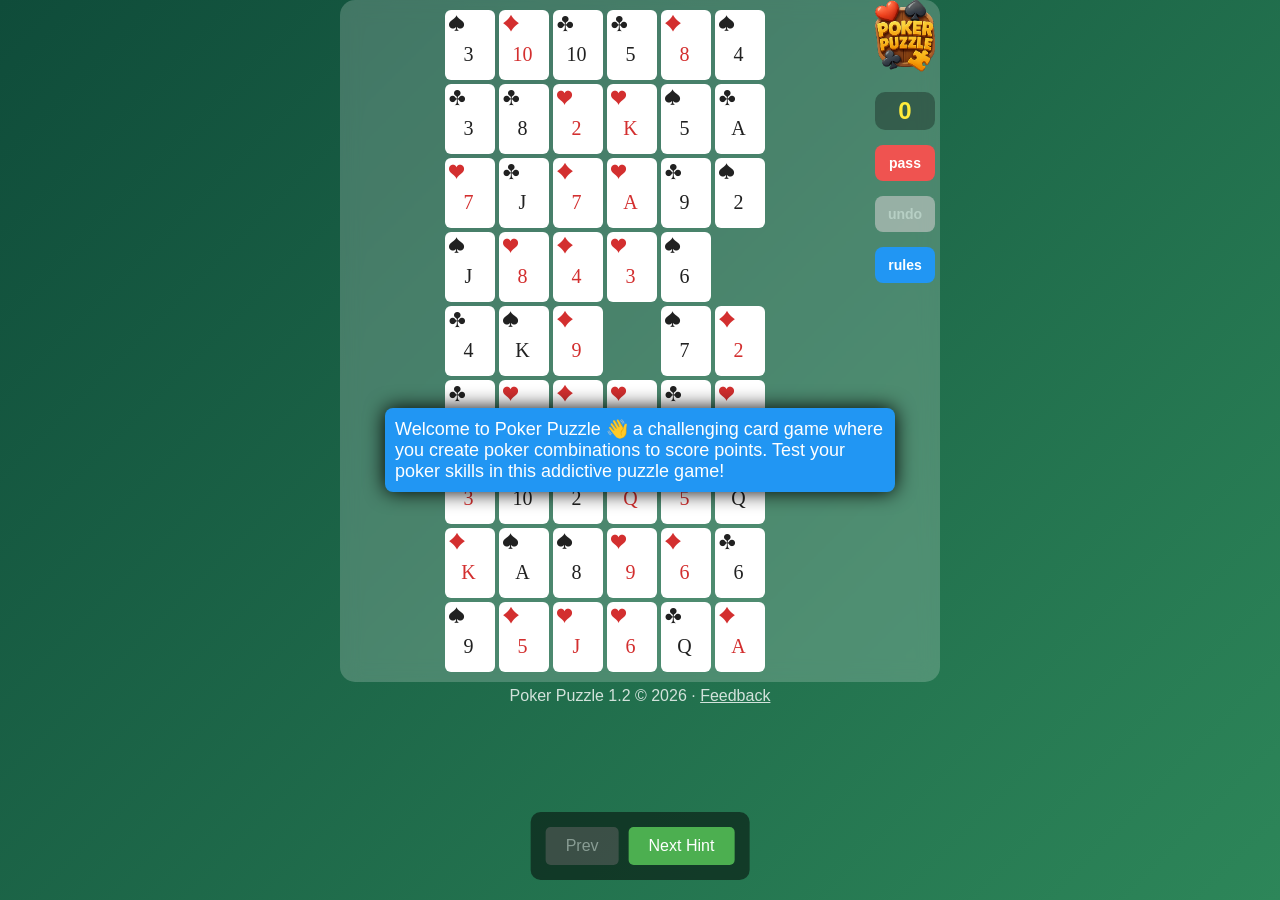
==== commit 274b587d: "cleaning" ====
--- a/index.html
+++ b/index.html
@@ -27,7 +27,7 @@
     <link rel="stylesheet" href="style.css?v=184">
     <!-- endbuild -->
 </head>
-<body class="wildfire">
+<body class="simple">
 <div id="gameContainer" class="game-container">
     <div class="game-board" id="game-board"></div>
     <div class="sidebar">
--- a/style.css
+++ b/style.css
@@ -394,18 +394,6 @@
     color: white;
 }
 
-.btn-close {
-    position: absolute;
-    top:10px;
-    right: 10px;
-    background: none;
-    width: 40px;
-    height: 40px;
-    padding: 0;
-    font-size: 32px;
-    color:#888888;
-}
-
 .combo-list {
     color: #333;
     font-size: 14px;
@@ -493,29 +481,6 @@
     }
 }
 
-/* Анимация очков */
-.score-animation {
-    position: absolute;
-    top: 10px;
-    right: 20px;
-    color: #4caf50;
-    font-size: 20px;
-    font-weight: bold;
-    pointer-events: none;
-    animation: scoreFloat 1.5s ease-out forwards;
-}
-
-@keyframes scoreFloat {
-    0% {
-        transform: translateY(0) scale(1);
-        opacity: 1;
-    }
-    100% {
-        transform: translateY(-50px) scale(1.2);
-        opacity: 0;
-    }
-}
-
 /* Эффект конфетти */
 .confetti {
     position: absolute;
@@ -595,9 +560,6 @@
 }
 .tutorial-navigation .btn-next {
     background: #4CAF50;
-}
-.tutorial-navigation .btn-skip {
-    background: #f44336;
 }
 
 .tutorial-tooltip {
@@ -613,22 +575,6 @@
     background: #2196f3;
 }
 
-/* Стили для анимации перемешивания */
-.shuffle-message {
-    animation: shufflePulse 1s ease-in-out infinite;
-}
-
-@keyframes shufflePulse {
-    0%, 100% {
-        transform: translate(-50%, -50%) scale(1);
-        box-shadow: 0 0 20px rgba(255, 255, 255, 0.3);
-    }
-    50% {
-        transform: translate(-50%, -50%) scale(1.05);
-        box-shadow: 0 0 30px rgba(255, 255, 255, 0.5);
-    }
-}
-
 /* Анимация для карт при перемешивании */
 .card.shuffling {
     animation: cardShuffle 0.5s ease-in-out;
